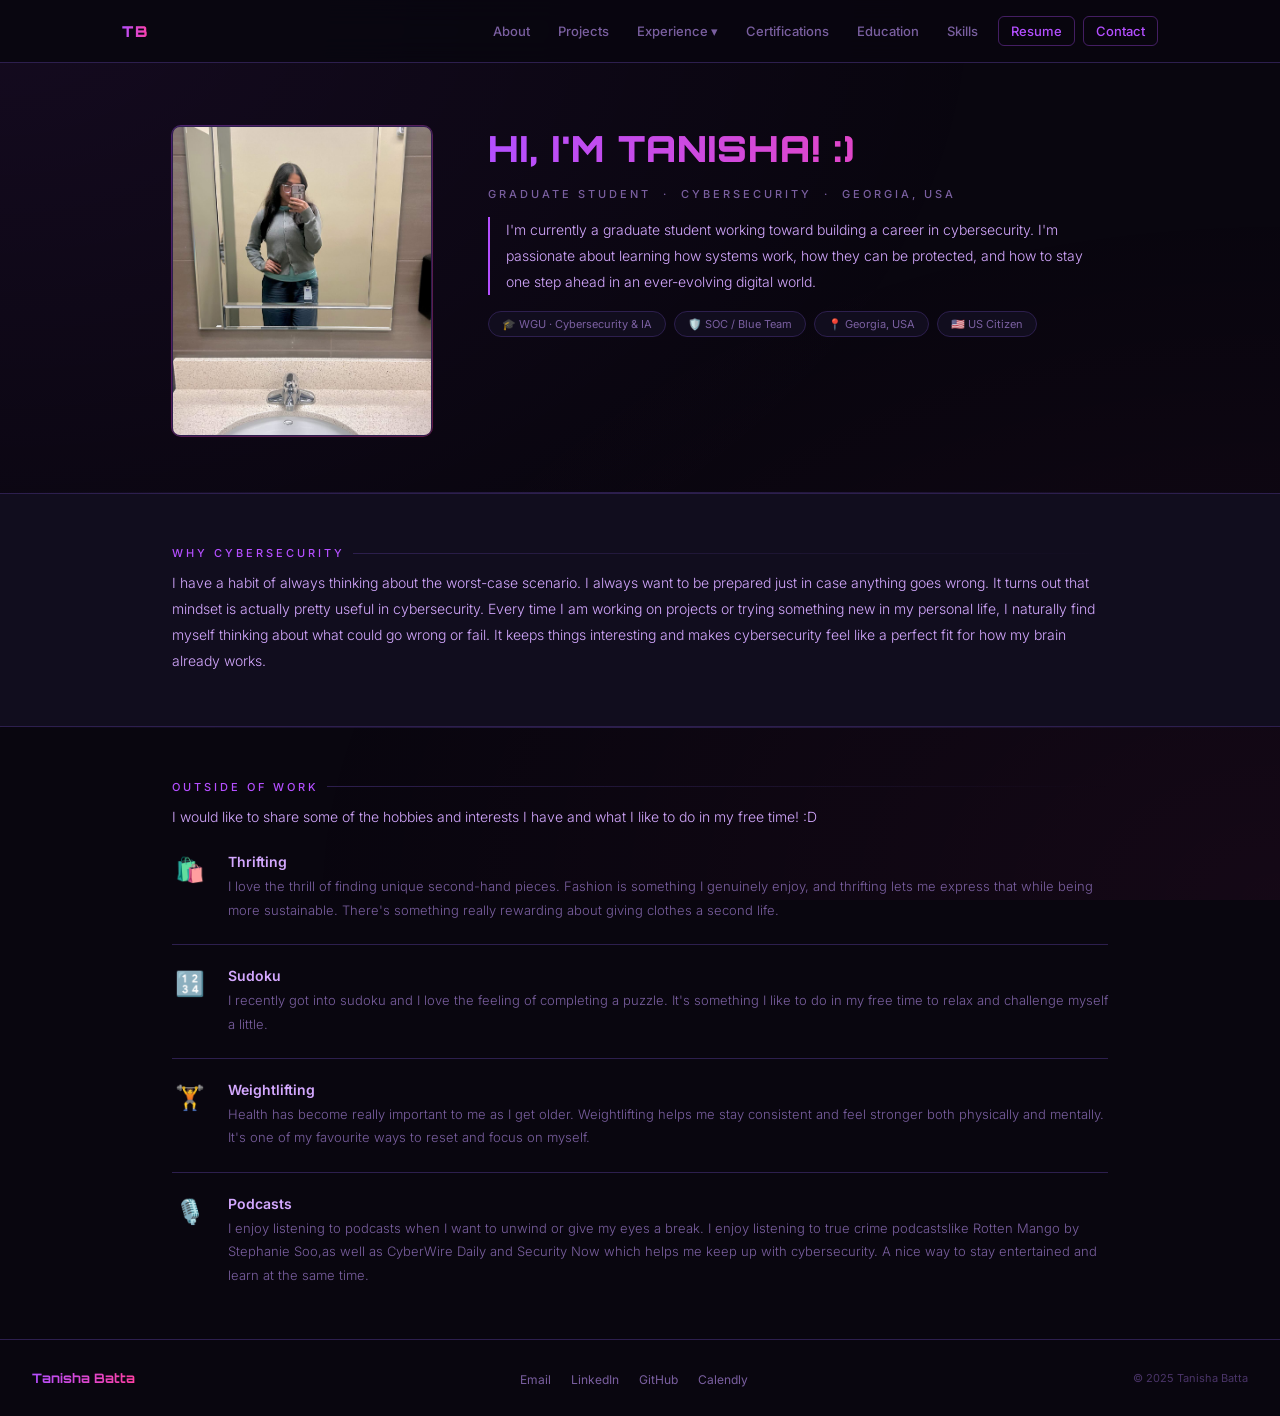
==== about.html @ aa94e198 "update project with new changes" ====
<!DOCTYPE html>
<html lang="en">
<head>
  <meta charset="UTF-8"/>
  <meta name="viewport" content="width=device-width, initial-scale=1.0"/>
  <title>About — Tanisha Batta</title>
  <link href="https://fonts.googleapis.com/css2?family=Orbitron:wght@700;900&family=Inter:wght@300;400;500;600&display=swap" rel="stylesheet"/>
  <style>
    *, *::before, *::after { box-sizing: border-box; margin: 0; padding: 0; }

    :root {
      --bg:        #09060f;
      --surface:   #110d1e;
      --surface2:  #1a1030;
      --border:    #2d1f4e;
      --purple:    #b44fff;
      --purple-lt: #c97aff;
      --pink:      #ff3fa4;
      --lavender:  #d4a8ff;
      --white:     #f0e6ff;
      --muted:     #7a5fa0;
      --dim:       #4a3468;
    }

    html { scroll-behavior: smooth; }

    body {
      background: var(--bg);
      font-family: 'Inter', sans-serif;
      color: var(--white);
      overflow-x: hidden;
      min-height: 100vh;
    }

    body::before {
      content: '';
      position: fixed; inset: 0;
      background:
        radial-gradient(ellipse at 0% 0%, rgba(180,79,255,0.07) 0%, transparent 55%),
        radial-gradient(ellipse at 100% 100%, rgba(255,63,164,0.05) 0%, transparent 55%);
      pointer-events: none; z-index: 0;
    }

    /* ── NAV ── */



    /* ── PAGE WRAPPER ── */
    .page {
      position: relative; z-index: 1;
      padding-top: 62px;
    }

    /* ── HERO SECTION ── */
    .hero-section {
      max-width: 1000px; margin: 0 auto;
      padding: 64px 32px 56px;
      display: grid;
      grid-template-columns: 260px 1fr;
      gap: 56px;
      align-items: start;
    }

    @media (max-width: 680px) {
      .hero-section { grid-template-columns: 1fr; gap: 36px; padding: 40px 24px; }
      .hero-photo-wrap { width: 180px; margin: 0 auto; }
    }

    /* photo */
    .hero-photo-wrap {
      width: 260px; height: 310px;
      position: relative; flex-shrink: 0;
    }

    .hero-photo-wrap::before {
      content: '';
      position: absolute; inset: -1px;
      background: linear-gradient(135deg, var(--purple), var(--pink));
      border-radius: 10px; opacity: 0.35; z-index: 0;
    }

    .hero-photo {
      position: relative; z-index: 1;
      width: 100%; height: 100%;
      background: var(--surface);
      border: 1px solid var(--border);
      border-radius: 8px; overflow: hidden;
      display: flex; flex-direction: column;
      align-items: center; justify-content: center; gap: 10px;
    }

    .hero-photo img { width: 100%; height: 100%; object-fit: cover; display: none; }
    .photo-ph-icon { font-size: 44px; opacity: 0.18; }
    .photo-ph-text { font-size: 10px; letter-spacing: 2px; color: var(--dim); text-align: center; }

    /* hero text */
    .hero-text { display: flex; flex-direction: column; gap: 16px; }

    .hero-greeting {
      font-family: 'Orbitron', monospace;
      font-weight: 900;
      font-size: clamp(22px, 4vw, 36px);
      letter-spacing: 1px;
      background: linear-gradient(90deg, var(--purple), var(--pink));
      -webkit-background-clip: text; -webkit-text-fill-color: transparent;
      background-clip: text;
    }

    .hero-role {
      font-size: 11px; font-weight: 500;
      letter-spacing: 3px; text-transform: uppercase;
      color: var(--muted);
    }

    .hero-bio {
      font-size: 14px; font-weight: 300;
      line-height: 1.85; color: var(--lavender);
      border-left: 2px solid var(--purple);
      padding-left: 16px;
    }

    .hero-chips { display: flex; flex-wrap: wrap; gap: 8px; }

    .chip {
      font-size: 11px; font-weight: 400;
      padding: 5px 13px; border-radius: 20px;
      border: 1px solid var(--border);
      color: var(--muted);
      background: var(--surface);
    }

    /* ── SECTION DIVIDER ── */
    .sec-divider {
      width: 100%; height: 1px;
      background: linear-gradient(90deg, transparent, var(--border), transparent);
    }

    /* ── CONTENT SECTIONS ── */
    .content-section {
      max-width: 1000px; margin: 0 auto;
      padding: 52px 32px;
    }

    @media (max-width: 680px) { .content-section { padding: 40px 24px; } }

    .sec-label {
      font-size: 11px; font-weight: 500;
      letter-spacing: 3px; text-transform: uppercase;
      color: var(--purple); margin-bottom: 10px;
      display: flex; align-items: center; gap: 8px;
    }

    .sec-label::after {
      content: '';
      flex: 1; height: 1px;
      background: linear-gradient(90deg, var(--border), transparent);
    }

    .sec-body {
      font-size: 14px; font-weight: 300;
      line-height: 1.85; color: var(--lavender);
    }

    /* ── WHY CYBERSECURITY ── */
    .why-section {
      background: var(--surface);
      border-top: 1px solid var(--border);
      border-bottom: 1px solid var(--border);
    }

    /* ── INTERESTS ── */
    .interests-list { display: flex; flex-direction: column; margin-top: 4px; }

    .interest-row {
      display: flex; align-items: flex-start; gap: 20px;
      padding: 22px 0;
      border-bottom: 1px solid var(--border);
    }

    .interest-row:first-child { padding-top: 0; }
    .interest-row:last-child  { border-bottom: none; padding-bottom: 0; }

    .interest-icon {
      font-size: 24px; flex-shrink: 0;
      width: 36px; text-align: center; margin-top: 2px;
    }

    .interest-body { display: flex; flex-direction: column; gap: 5px; }

    .interest-title {
      font-size: 14px; font-weight: 600;
      color: var(--lavender);
    }

    .interest-desc {
      font-size: 13px; font-weight: 300;
      line-height: 1.8; color: var(--muted);
    }

    .interests-closing {
      font-size: 13px; font-weight: 300;
      line-height: 1.8; color: var(--muted);
      margin-top: 28px;
      padding-top: 24px;
      border-top: 1px solid var(--border);
      font-style: italic;
    }

    /* ── FOOTER ── */
    footer {
      position: relative; z-index: 1;
      border-top: 1px solid var(--border);
      padding: 28px 32px;
      display: flex; align-items: center; justify-content: space-between;
      flex-wrap: wrap; gap: 12px;
    }

    .footer-name {
      font-family: 'Orbitron', monospace;
      font-size: 13px; font-weight: 700;
      background: linear-gradient(90deg, var(--purple), var(--pink));
      -webkit-background-clip: text; -webkit-text-fill-color: transparent;
      background-clip: text;
    }

    .footer-links { display: flex; gap: 20px; list-style: none; }
    .footer-links a { font-size: 12px; color: var(--muted); text-decoration: none; transition: color 0.2s; }
    .footer-links a:hover { color: var(--lavender); }
    .footer-copy { font-size: 11px; color: var(--dim); }
  </style>
</head>
<body>

<!-- NAV -->
<div id="navbar-placeholder"></div>

<div class="page">

  <!-- HERO -->
  <div class="hero-section">

    <div class="hero-photo-wrap">
      <div class="hero-photo">
        <img src="meintern.JPG" alt="Tanisha Batta" style="display:block;"/> 
        
      </div>
    </div>

    <div class="hero-text">
      <div class="hero-greeting">HI, I'M TANISHA! :)</div>
      <div class="hero-role">Graduate Student &nbsp;·&nbsp; Cybersecurity &nbsp;·&nbsp; Georgia, USA</div>
      <div class="hero-bio">
        I'm currently a graduate student working toward building a career in cybersecurity.
        I'm passionate about learning how systems work, how they can be protected, and how
        to stay one step ahead in an ever-evolving digital world.
      </div>
      <div class="hero-chips">
        <span class="chip">🎓 WGU · Cybersecurity &amp; IA</span>
        <span class="chip">🛡️ SOC / Blue Team</span>
        <span class="chip">📍 Georgia, USA</span>
        <span class="chip">🇺🇸 US Citizen</span>
      </div>
    </div>

  </div>

  <div class="sec-divider"></div>

  <!-- WHY CYBERSECURITY -->
  <div class="why-section">
    <div class="content-section">
      <div class="sec-label">Why Cybersecurity</div>
      <div class="sec-body">
        I have a habit of always thinking about the worst-case scenario. I always want to be
        prepared just in case anything goes wrong. It turns out that mindset is actually pretty
        useful in cybersecurity. Every time I am working on projects or trying something new in
        my personal life, I naturally find myself thinking about what could go wrong or fail.
        It keeps things interesting and makes cybersecurity feel like a perfect fit for how my
        brain already works.
      </div>
    </div>
  </div>

  <div class="sec-divider"></div>

  <!-- OUTSIDE OF WORK -->
  <div class="content-section">
    <div class="sec-label">Outside of Work</div>
    <p style="font-size:14px; font-weight:300; line-height:1.85; color:var(--lavender); margin-bottom:20px;">
  I would like to share some of the hobbies and interests I have and what I like to do in my free time! :D
</p>

<div class="interests-list">

    <div class="interests-list">

      <div class="interest-row">
        <div class="interest-icon">🛍️</div>
        <div class="interest-body">
          <div class="interest-title">Thrifting</div>
          <div class="interest-desc">I love the thrill of finding unique second-hand pieces. Fashion is something I genuinely enjoy, and thrifting lets me express that while being more sustainable. There's something really rewarding about giving clothes a second life.</div>
        </div>
      </div>

      <div class="interest-row">
        <div class="interest-icon">🔢</div>
        <div class="interest-body">
          <div class="interest-title">Sudoku</div>
          <div class="interest-desc">I recently got into sudoku and I love the feeling of completing a puzzle. It's something I like to do in my free time to relax and challenge myself a little.</div>
        </div>
      </div>

      <div class="interest-row">
        <div class="interest-icon">🏋️</div>
        <div class="interest-body">
          <div class="interest-title">Weightlifting</div>
          <div class="interest-desc">Health has become really important to me as I get older. Weightlifting helps me stay consistent and feel stronger both physically and mentally. It's one of my favourite ways to reset and focus on myself.</div>
        </div>
      </div>

      <div class="interest-row">
        <div class="interest-icon">🎙️</div>
        <div class="interest-body">
          <div class="interest-title">Podcasts</div>
          <div class="interest-desc">I enjoy listening to podcasts when I want to unwind or give my eyes a break. I enjoy listening to true crime podcastslike Rotten Mango by Stephanie Soo,as well as CyberWire Daily and Security Now which helps me keep up with cybersecurity. A nice way to stay entertained and learn at the same time.</div>
        </div>
      </div>

    </div>


  </div>

</div>

<!-- FOOTER -->
<footer>
  <div class="footer-name">Tanisha Batta</div>
  <ul class="footer-links">
     <li><a href="mailto:tanisha.batta@gmail.com">Email</a></li>
    <li><a href="https://www.linkedin.com/in/tanisha-batta-88954b1b0/" target="_blank">LinkedIn</a></li>
    <li><a href="https://github.com/tanishabatta" target="_blank">GitHub</a></li>
    <li><a href="https://calendly.com/tanisha-batta" target="_blank">Calendly</a></li>
  </ul>
  <div class="footer-copy">&copy; 2025 Tanisha Batta</div>
</footer>

<script>
 
    fetch('navbar.html')
      .then(res => res.text())
      .then(data => {
        const container = document.getElementById('navbar-placeholder');
        container.innerHTML = data;

        // Run navbar.js
        initNavbar(container);
      });
</script>
<script src="navbar.js"></script>
</body>
</html>
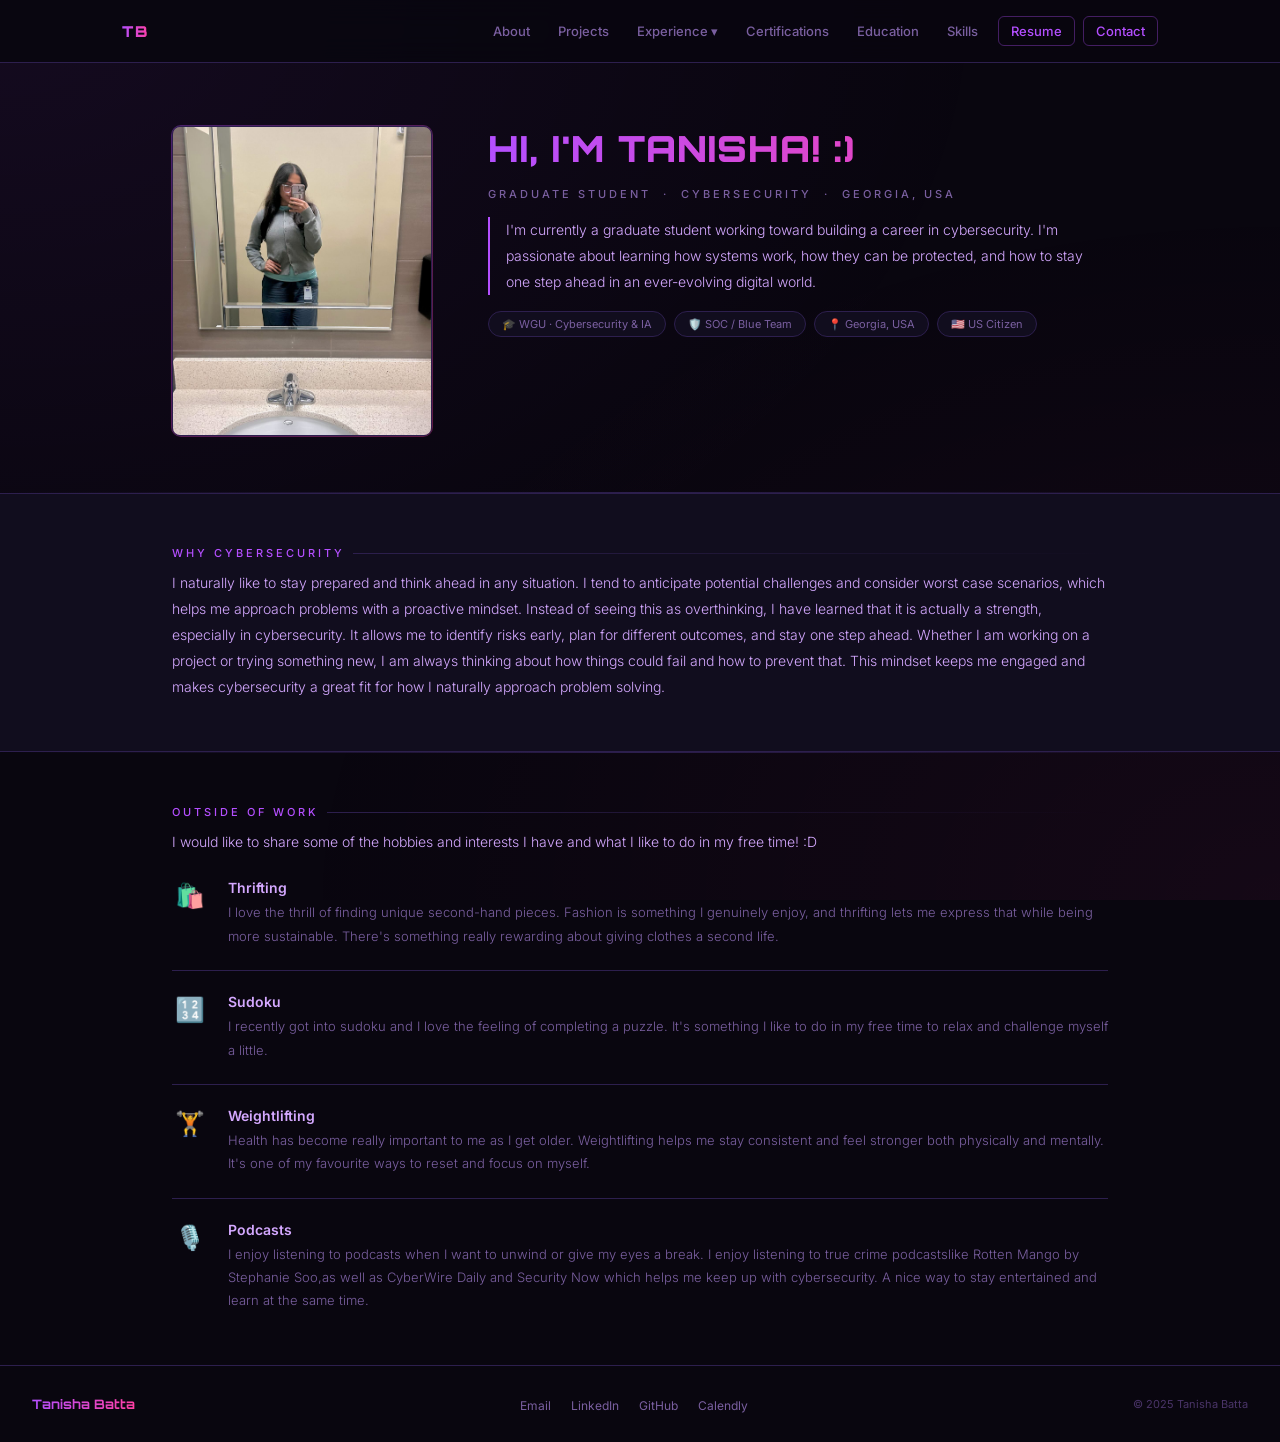
==== commit be3b3d48: "Revise 'Why Cybersecurity' section for clarity" ====
--- a/about.html
+++ b/about.html
@@ -271,12 +271,12 @@
     <div class="content-section">
       <div class="sec-label">Why Cybersecurity</div>
       <div class="sec-body">
-        I have a habit of always thinking about the worst-case scenario. I always want to be
-        prepared just in case anything goes wrong. It turns out that mindset is actually pretty
-        useful in cybersecurity. Every time I am working on projects or trying something new in
-        my personal life, I naturally find myself thinking about what could go wrong or fail.
-        It keeps things interesting and makes cybersecurity feel like a perfect fit for how my
-        brain already works.
+        I naturally like to stay prepared and think ahead in any situation. 
+        I tend to anticipate potential challenges and consider worst case scenarios, which helps me approach problems with a proactive mindset. 
+        Instead of seeing this as overthinking, I have learned that it is actually a strength, especially in cybersecurity. 
+        It allows me to identify risks early, plan for different outcomes, and stay one step ahead. 
+        Whether I am working on a project or trying something new, I am always thinking about how things could fail and how to prevent that. 
+        This mindset keeps me engaged and makes cybersecurity a great fit for how I naturally approach problem solving.
       </div>
     </div>
   </div>
@@ -359,4 +359,4 @@
 </script>
 <script src="navbar.js"></script>
 </body>
-</html>+</html>
